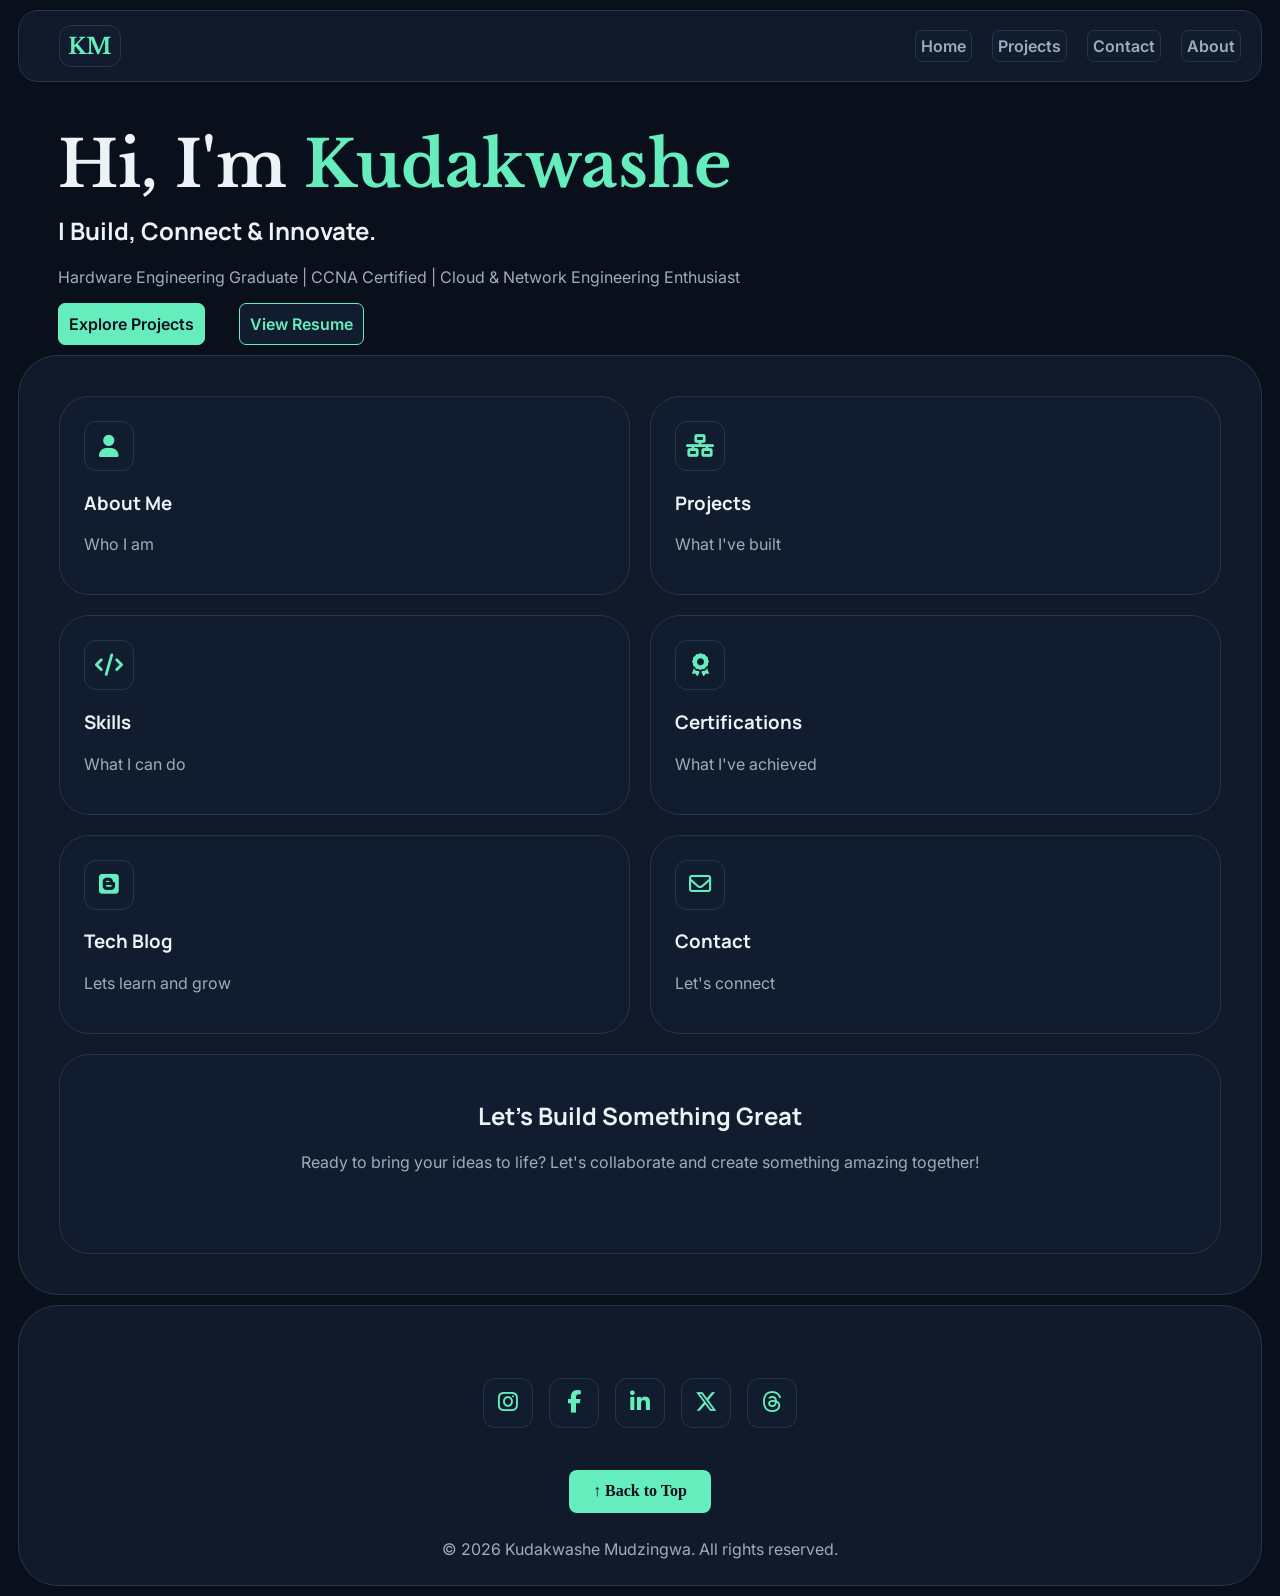
==== index.html @ 42d8782c "changed the home.html to index.html" ====
<!doctype html>
<html lang="en">
  <head>
    <meta charset="UTF-8" />
    <meta name="viewport" content="width=device-width, initial-scale=1.0" />
    <title>Home</title>
    <link rel="stylesheet" href="./css/home.css" />
    <link rel="preconnect" href="https://fonts.googleapis.com" />
    <link rel="preconnect" href="https://fonts.gstatic.com" crossorigin />
    <link
      href="https://fonts.googleapis.com/css2?family=Libre+Baskerville:wght@400;700&family=Manrope:wght@400;500;600;700&family=Inter:wght@400;500;600;700&family=JetBrains+Mono:wght@400;500&display=swap"
      rel="stylesheet"
    />
    <link
      href="https://fonts.googleapis.com/css2?family=DM+Sans:wght@400;500;600;700&family=Playfair+Display:wght@400;600;700;800&display=swap"
      rel="stylesheet"
    />

    <link
      rel="stylesheet"
      href="https://cdnjs.cloudflare.com/ajax/libs/font-awesome/6.7.2/css/all.min.css"
    />
  </head>
  <body id="top">
    <div class="navbar">
      <a href="./index.html" class="logo"><span>KM</span></a>
      <a href="./index.html"><button class="navbarbuttons">Home</button></a>
      <a href="./projects.html"
        ><button class="navbarbuttons">Projects</button></a
      >
      <a href="./contact.html"
        ><button class="navbarbuttons">Contact</button></a
      >
      <a href="./about.html"><button class="navbarbuttons">About</button></a>
    </div>

    <div class="hero">
      <h1 style="margin-bottom: 10px">Hi, I'm <span>Kudakwashe</span></h1>
      <h2 style="margin-top: 0px">I Build, Connect & Innovate.</h2>
      <p>
        Hardware Engineering Graduate | CCNA Certified | Cloud & Network
        Engineering Enthusiast
      </p>
      <a href="./projects.html"
        ><button class="herobuttons1">Explore Projects</button></a
      >
      <a href="./resume.html"
        ><button class="herobuttons2">View Resume</button></a
      >
    </div>

    <div class="container">
      <a href="./about.html">
        <div class="card">
          <i class="fa-solid fa-user"></i>
          <h3>About Me</h3>
          <p>Who I am</p>
        </div>
      </a>
      <a href="./projects.html">
        <div class="card">
          <i class="fa-solid fa-network-wired"></i>
          <h3>Projects</h3>
          <p>What I've built</p>
        </div>
      </a>
      <a href="./skills.html">
        <div class="card">
          <i class="fa-solid fa-code"></i>
          <h3>Skills</h3>
          <p>What I can do</p>
        </div>
      </a>
      <a href="./certifications.html">
        <div class="card">
          <i class="fa-sharp-duotone fa-solid fa-award"></i>
          <h3>Certifications</h3>
          <p>What I've achieved</p>
        </div>
      </a>
      <a href="./techblog.html">
        <div class="card">
          <i class="fa-brands fa-blogger"></i>
          <h3>Tech Blog</h3>
          <p>Lets learn and grow</p>
        </div>
      </a>
      <a href="./contact.html">
        <div class="card">
          <i class="fa-regular fa-envelope"></i>
          <h3>Contact</h3>
          <p>Let's connect</p>
        </div>
      </a>
      <div class="bar">
        <h2>Let's Build Something Great</h2>
        <p>
          Ready to bring your ideas to life? Let's collaborate and create
          something amazing together!
        </p>
      </div>
    </div>

    <div class="footer">
      <div class="social-icons">
        <a
          href="https://www.instagram.com/kudarueben?vrfl=MXI4N2V2bHM4MDFlbA%3D%3D&utm_source=qr"
          ><i class="fa-brands fa-instagram"></i
        ></a>
        <a href="https://www.facebook.com/share/1BedM42ctN/?mibextid=wwXIfr"
          ><i class="fa-brands fa-facebook-f"></i
        ></a>
        <a href="https://www.linkedin.com/in/kudakwashe-mudzingwa-6a0ba8204"
          ><i class="fa-brands fa-linkedin-in"></i
        ></a>
        <a href="https://x.com/kudarueben?s=11"
          ><i class="fa-brands fa-x-twitter"></i
        ></a>
        <a href="https://www.threads.com/@kudarueben?igshid=NTc4MTIwNjQ2YQ=="
          ><i class="fa-brands fa-threads"></i
        ></a>
      </div>
      <a href="#top" class="back-to-top">↑ Back to Top</a>
      <p class="copyright">
        &copy; 2026 Kudakwashe Mudzingwa. All rights reserved.
      </p>
    </div>
  </body>
</html>
---- css/home.css ----
html {
  scroll-behavior: smooth;
  background-color: #090f1b;
}
span {
  color: #66edbe;
}
h1 {
  font-size: clamp(2.5rem, 5vw, 4.5rem);
  font-family: "Libre Baskerville", Georgia, serif;
  font-weight: 700;
  color: #ecf2f5;
}
h2,
h3 {
  font-family: "Manrope", Arial, sans-serif;
  font-weight: 700;
  color: #ecf2f5;
}
p {
  font-family: "Inter", Arial, sans-serif;
  font-weight: 400;
  color: #9cadbc;
}

.navbar {
  display: flex;
  justify-content: flex-end;
  background-color: #101a2b;
  height: 70px;
  border-radius: 20px;
  margin: 10px;
  align-items: center;
  padding-right: 10px;
  border: 1px solid #26364a;
}
.logo {
  display: flex;
  justify-content: center;
  align-items: center;
  margin-right: auto;
  margin-left: 40px;

  width: 60px;
  height: 40px;

  background-color: #111d2f;
  color: #66edbe;

  border: 1px solid #26364a;
  border-radius: 12px;

  text-decoration: none;
  font-size: 1.4rem;
  font-family: "Libre Baskerville", Georgia, serif;
  font-weight: 700;

  transition:
    color 0.3s ease,
    border-color 0.3s ease,
    transform 0.3s ease;
}

.logo:hover {
  border-color: #66edbe;
  transform: translateY(-1px);
}
.navbarbuttons {
  margin: 10px;
  font-size: 1rem;
  color: #9cadbc;
  background-color: #111d2f;
  cursor: pointer;
  font-family: "Inter", Arial, sans-serif;
  font-weight: 600;
  border-radius: 7px;
  border: 1px solid #26364a;
  padding: 5px;
  transition:
    border-color 0.3s ease,
    transform 0.3s ease;
}
.navbarbuttons:hover {
  border-color: #66edbe;
  transform: translateY(-1px);
}
.navbarbuttons:focus-visible {
  outline: 2px solid #66edbe;
  outline-offset: 4px;
}
.hero {
  text-align: left;
  margin-left: 50px;
}
.herobuttons1 {
  margin-right: 30px;
  font-size: 1rem;
  background-color: #66edbe;
  color: #090f1b;
  border: 1px solid #66edbe;
  border-radius: 7px;
  cursor: pointer;
  padding: 10px;
  font-family: "Inter", Arial, sans-serif;
  font-weight: 600;
  transition:
    border-color 0.3s ease,
    transform 0.3s ease;
}
.herobuttons1:hover {
  border-color: #26364a;
  transform: translateY(-1px);
}
.herobuttons2 {
  margin-right: 30px;
  font-size: 1rem;
  background-color: #111d2f;
  color: #66edbe;
  border: 1px solid #66edbe;
  border-radius: 7px;
  cursor: pointer;
  padding: 10px;
  font-family: "Inter", Arial, sans-serif;
  font-weight: 600;
  transition:
    border-color 0.3s ease,
    transform 0.3s ease;
}
.herobuttons2:hover {
  border-color: #26364a;
  transform: translateY(-1px);
}
.container {
  background-color: #101a2b;
  margin: 10px;
  border-radius: 40px;
  padding: 40px;
  border: 1px solid #26364a;
}
.card {
  background-color: #111d2f;
  border: 1px solid #26364a;
  padding: 1.5rem;
  border-radius: 30px;
  cursor: pointer;

  transition:
    border-color 0.3s ease,
    transform 0.3s ease;
}
.card i {
  display: flex;
  justify-content: center;
  align-items: center;

  width: 48px;
  height: 48px;

  background-color: #111d2f;
  color: #66edbe;

  border: 1px solid #26364a;
  border-radius: 12px;

  text-decoration: none;
  font-size: 1.4rem;

  transition:
    color 0.3s ease,
    border-color 0.3s ease,
    transform 0.3s ease;
}

.card:hover {
  border-color: #66edbe;
  transform: translateY(-5px);
}
.card:focus-visible {
  outline: 2px solid #66edbe;
  outline-offset: 4px;
}
a {
  text-decoration: none;
}

.bar {
  background-color: #111d2f;
  border: 1px solid #26364a;
  padding: 1.5rem;
  border-radius: 30px;
  text-align: center;

  transition:
    border-color 0.3s ease,
    transform 0.3s ease;
}
.footer {
  background-color: #101a2b;
  margin: 10px;
  border-radius: 40px;
  padding: 40px;
  padding-bottom: 10px;
  border: 1px solid #26364a;
  text-align: center;
  display: flex;
  flex-direction: column;
  justify-content: flex-end;
}
.social-icons {
  display: flex;
  justify-content: center;
  align-items: center;
  flex-wrap: wrap;
  gap: 1rem;
  margin: 2rem 0;
}

.social-icons a {
  display: flex;
  justify-content: center;
  align-items: center;

  width: 48px;
  height: 48px;

  background-color: #111d2f;
  color: #66edbe;

  border: 1px solid #26364a;
  border-radius: 12px;

  text-decoration: none;
  font-size: 1.4rem;

  transition:
    color 0.3s ease,
    border-color 0.3s ease,
    transform 0.3s ease;
}

.social-icons a:hover {
  border-color: #66edbe;
  transform: translateY(-5px);
}

.social-icons a:focus-visible {
  outline: 2px solid #66edbe;
  outline-offset: 4px;
}

.back-to-top {
  display: inline-block;
  padding: 0.8rem 1.5rem;
  margin: 10px;
  background-color: #66edbe;
  color: #090f1b;
  text-decoration: none;
  border-radius: 8px;
  font-weight: 600;
  width: fit-content;
  align-self: center;
  transition:
    color 0.3s ease,
    border-color 0.3s ease,
    transform 0.3s ease;
}

.back-to-top:hover {
  transform: translateY(-5px);
}

@media (max-width: 590px) {
  .container {
    display: grid;
    grid-template-rows: 1fr 1fr 1fr 1fr;
    gap: 20px;
  }
}
@media (min-width: 591px) {
  .container {
    display: grid;
    grid-template-columns: 1fr 1fr;
    grid-template-rows: 1fr 1fr 1fr 1fr;
    gap: 20px;
  }
  .bar {
    grid-column: span 2;
  }
}
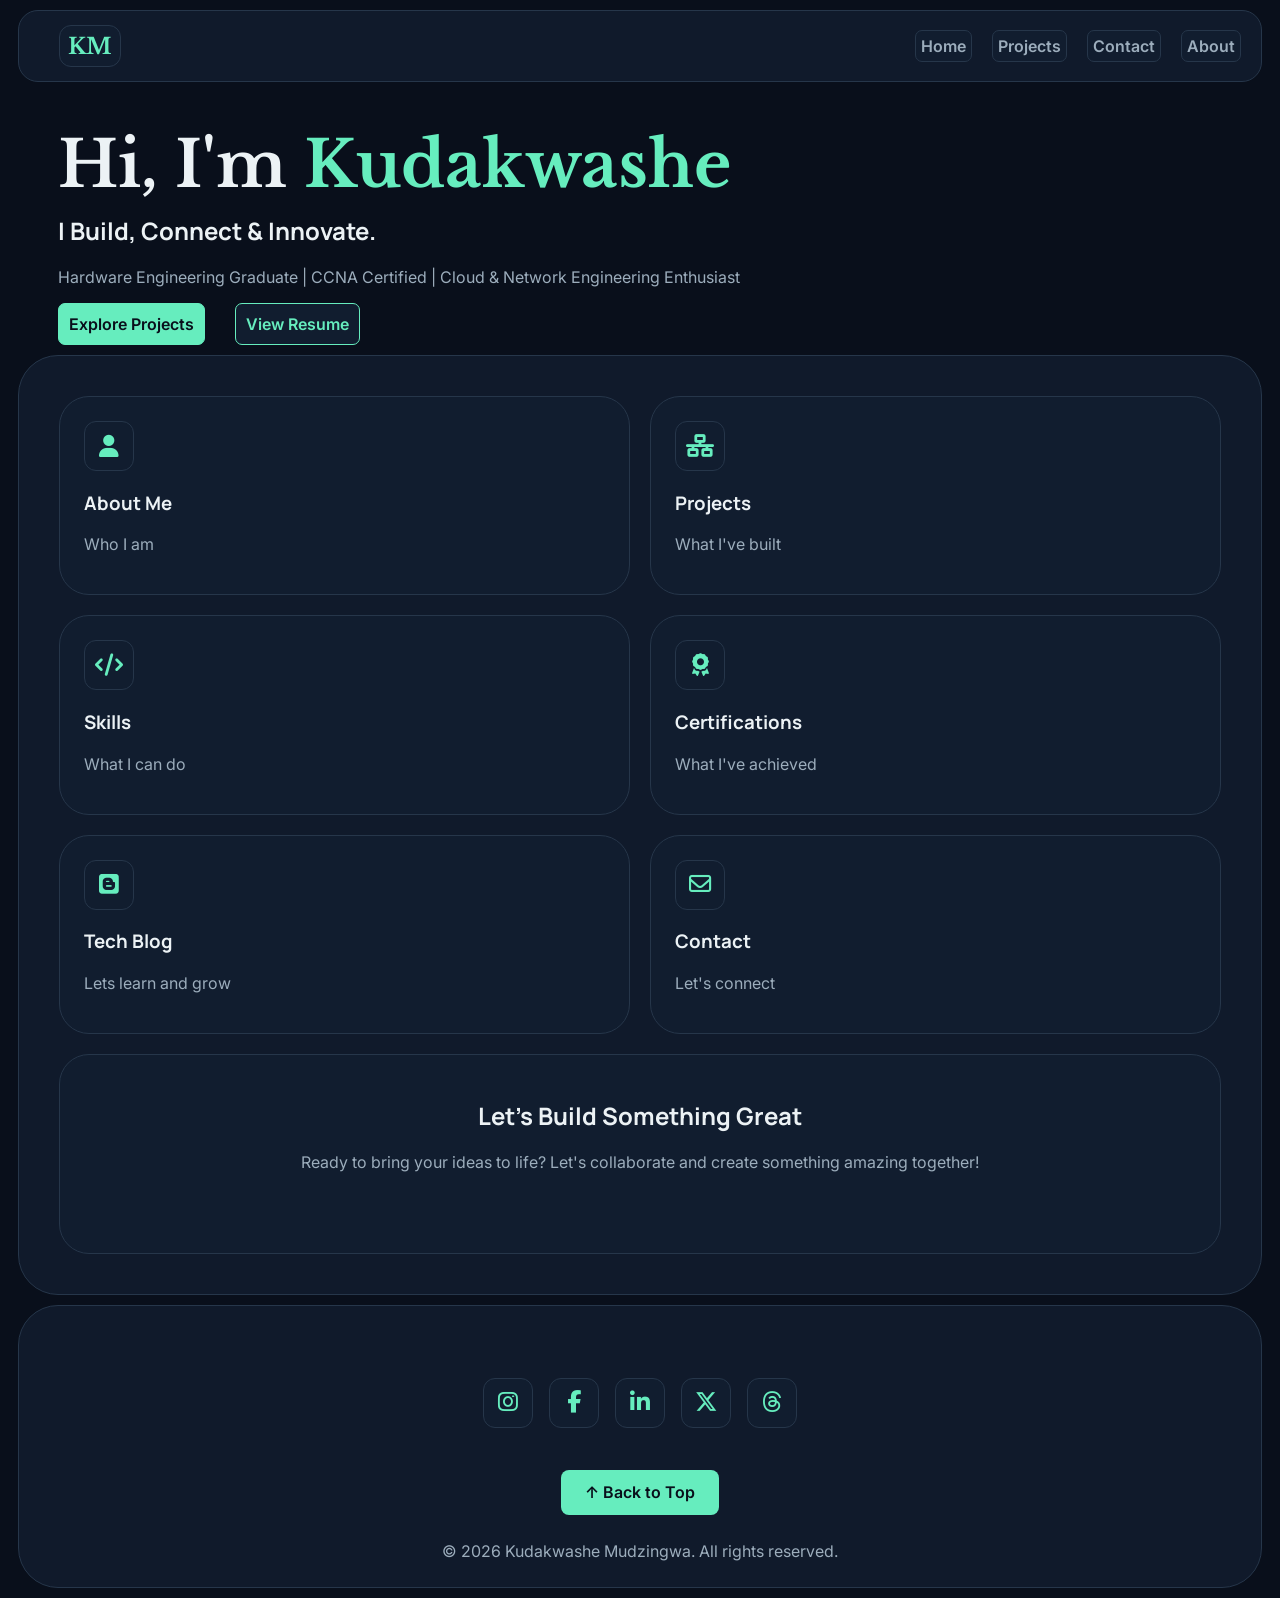
==== commit ede9367c: "fixed some responsiveness on mobile" ====
--- a/index.html
+++ b/index.html
@@ -41,12 +41,14 @@
         Hardware Engineering Graduate | CCNA Certified | Cloud & Network
         Engineering Enthusiast
       </p>
+      <div class="hero-btn">
       <a href="./projects.html"
         ><button class="herobuttons1">Explore Projects</button></a
       >
       <a href="./resume.html"
         ><button class="herobuttons2">View Resume</button></a
       >
+      </div>
     </div>
 
     <div class="container">
--- a/css/home.css
+++ b/css/home.css
@@ -91,6 +91,9 @@
 .hero {
   text-align: left;
   margin-left: 50px;
+}
+.hero-btn {
+  display: flex;
 }
 .herobuttons1 {
   margin-right: 30px;
@@ -257,6 +260,7 @@
   text-decoration: none;
   border-radius: 8px;
   font-weight: 600;
+  font-family: "Inter", Arial, sans-serif;
   width: fit-content;
   align-self: center;
   transition:
@@ -274,6 +278,11 @@
     display: grid;
     grid-template-rows: 1fr 1fr 1fr 1fr;
     gap: 20px;
+  }
+  .card {
+    display: flex;
+    flex-direction: column;
+    align-items: center;
   }
 }
 @media (min-width: 591px) {
